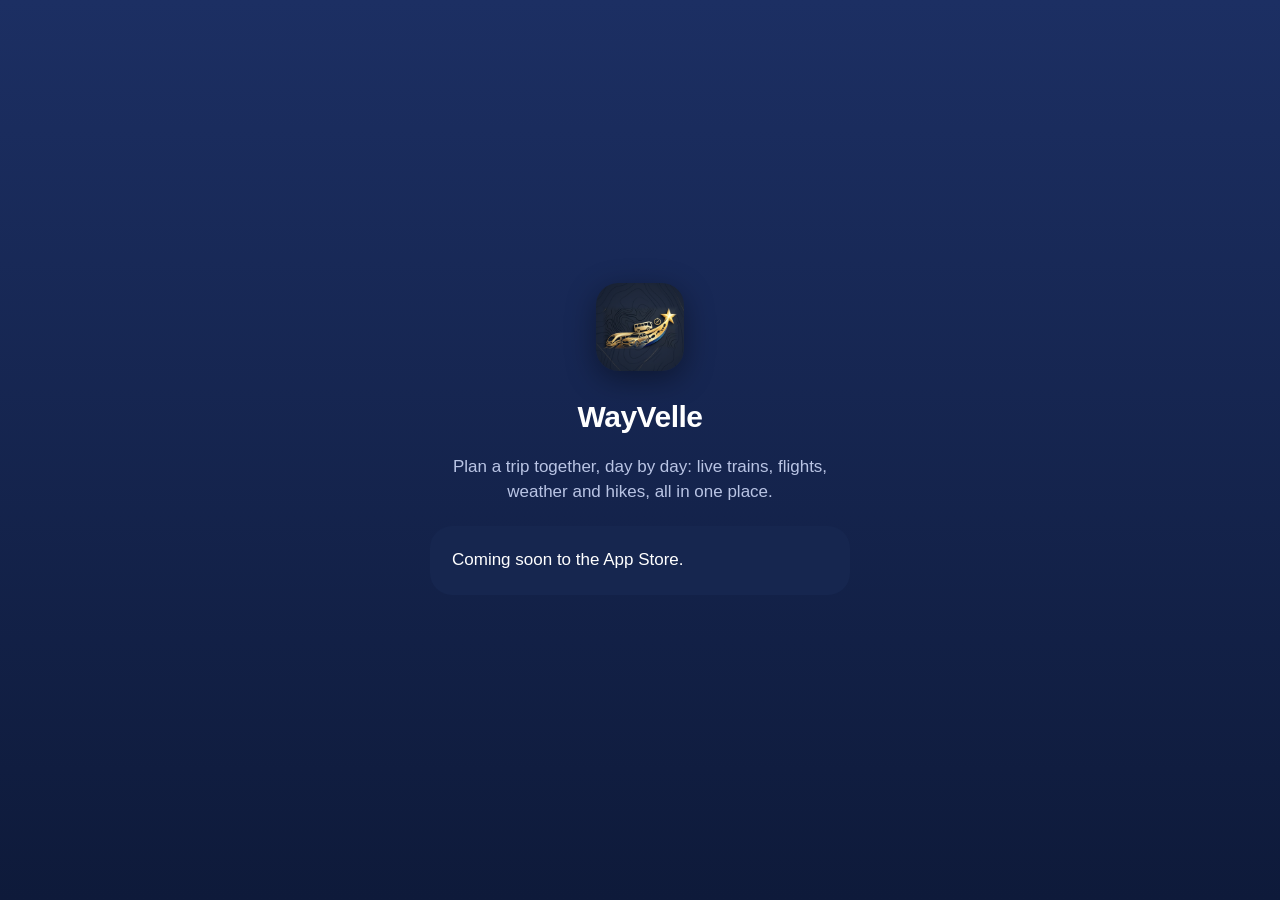
==== index.html @ 31f8f4dd "WayVelle site: app links (/t/ trip copies, /j/ invites), landing page Co-Authored-By: Claude Opus 5." ====
<!doctype html>
<html lang="en">
<head>
<meta charset="utf-8">
<meta name="viewport" content="width=device-width, initial-scale=1">
<title>WayVelle</title>
<meta name="description" content="Plan a trip together, day by day.">
<meta property="og:title" content="WayVelle">
<meta property="og:description" content="Plan a trip together, day by day.">
<meta property="og:image" content="https://wayvelle.com/icon.png">
<link rel="icon" href="/icon.png">
<link rel="stylesheet" href="/style.css">
</head>
<body>
<main>
  <img class="logo" src="/icon.png" alt="WayVelle">
  <h1>WayVelle</h1>
  <p class="soft">Plan a trip together, day by day: live trains, flights, weather and hikes, all in one place.</p>
  <div class="card"><p style="margin:0">Coming soon to the App Store.</p></div>
</main>
</body>
</html>
---- style.css ----
:root { --bg: #0e1a3a; --card: #16264f; --ink: #fff; --soft: #b9c4e4; --blue: #2f62e6; }
* { box-sizing: border-box; }
body { margin: 0; min-height: 100vh; display: grid; place-items: center; padding: 24px 16px;
  font: 17px/1.45 -apple-system, BlinkMacSystemFont, "Segoe UI", Roboto, sans-serif;
  background: linear-gradient(180deg, #1c2f63, var(--bg)); color: var(--ink); }
main { width: 100%; max-width: 420px; text-align: center; }
.logo { width: 88px; height: 88px; border-radius: 22px; box-shadow: 0 8px 30px #0006; }
h1 { font-size: 30px; margin: 16px 0 4px; letter-spacing: -0.5px; }
.card { background: var(--card); border-radius: 22px; padding: 22px; margin: 22px 0; text-align: left; }
.card h2 { margin: 0 0 4px; font-size: 22px; }
.soft { color: var(--soft); }
.code { font: 600 28px/1 ui-monospace, SFMono-Regular, Menlo, monospace; letter-spacing: 3px; text-align: center;
  background: #0b1430; border-radius: 14px; padding: 16px; margin: 14px 0 6px; user-select: all; }
.btn { display: block; background: var(--blue); color: #fff; text-decoration: none; font-weight: 600; border-radius: 14px;
  padding: 15px; margin-top: 12px; text-align: center; border: 0; width: 100%; font-size: 17px; cursor: pointer; }
.btn.ghost { background: transparent; border: 1px solid #ffffff33; }
ol { padding-left: 20px; margin: 8px 0 0; } li { margin: 6px 0; }
small { color: var(--soft); }
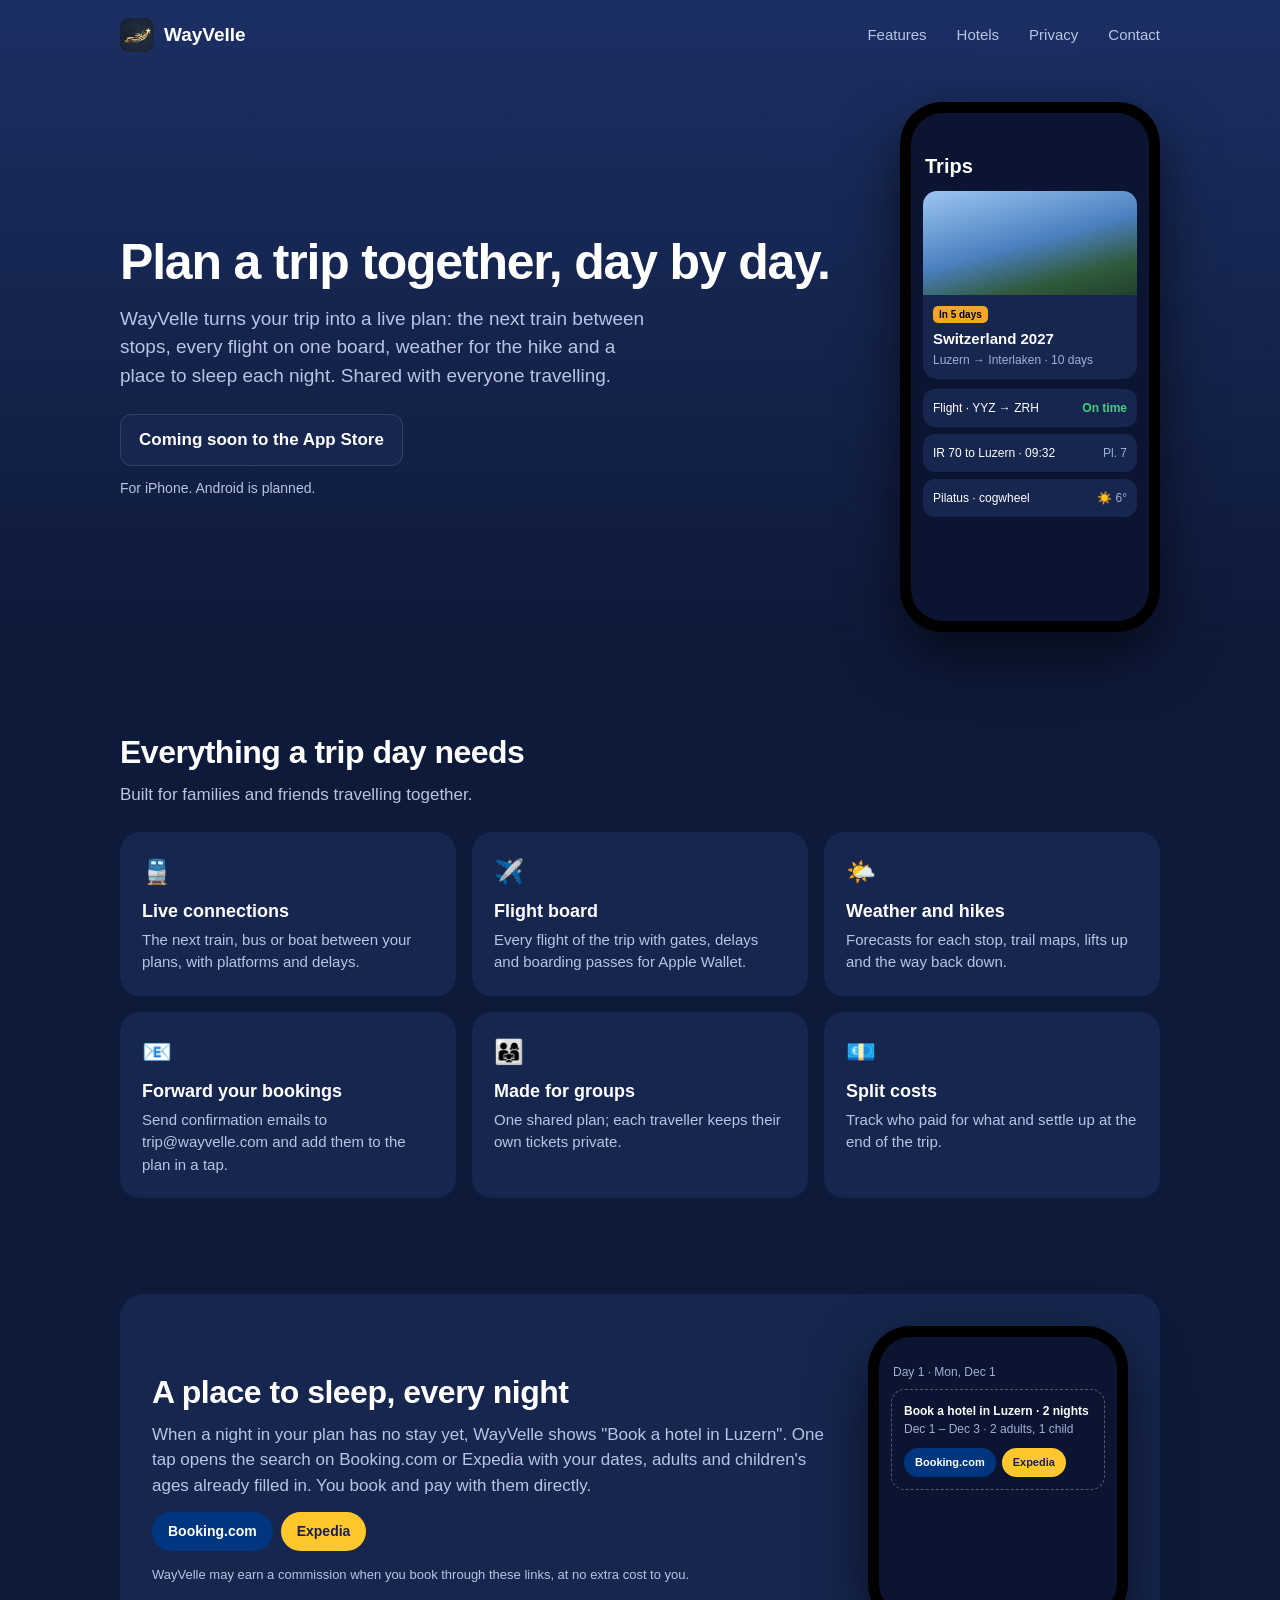
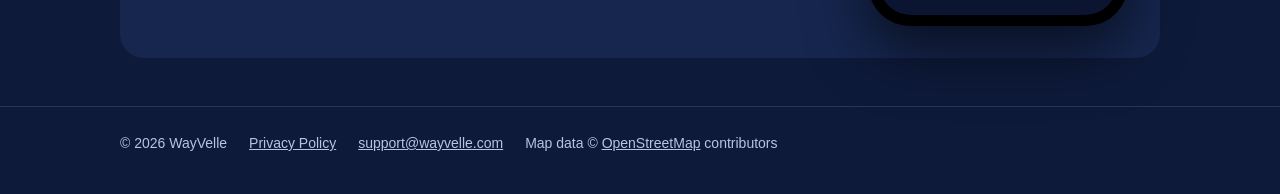
==== commit a239857c: "Homepage: product page (features, hotels with commission note, footer with privacy, contact and OSM " ====
--- a/index.html
+++ b/index.html
@@ -3,20 +3,124 @@
 <head>
 <meta charset="utf-8">
 <meta name="viewport" content="width=device-width, initial-scale=1">
-<title>WayVelle</title>
-<meta name="description" content="Plan a trip together, day by day.">
+<title>WayVelle · Plan a trip together, day by day</title>
+<meta name="description" content="WayVelle turns your trip into a live plan: the next train between stops, every flight on one board, weather for the hike and a place to sleep each night, shared with everyone travelling.">
 <meta property="og:title" content="WayVelle">
 <meta property="og:description" content="Plan a trip together, day by day.">
 <meta property="og:image" content="https://wayvelle.com/icon.png">
 <link rel="icon" href="/icon.png">
-<link rel="stylesheet" href="/style.css">
+<!-- Travelpayouts (affiliate partner): site verification -->
+<script nowprocket data-noptimize="1" data-cfasync="false" data-wpfc-render="false" seraph-accel-crit="1" data-no-defer="1" data-cmp-ab="2">
+  (function () {
+      var script = document.createElement("script");
+      script.async = 1;
+      script.setAttribute("data-cmp-ab","2");
+      script.src = 'https://emrld.ltd/NTk3NzAw.js?t=597700';
+      document.head.appendChild(script);
+  })();
+</script>
+<style>
+  :root { --bg: #0e1a3a; --card: #16264f; --ink: #fff; --soft: #b9c4e4; --blue: #2f62e6; --line: #ffffff1f; }
+  * { box-sizing: border-box; }
+  body { margin: 0; font: 17px/1.5 -apple-system, BlinkMacSystemFont, "Segoe UI", Roboto, sans-serif; color: var(--ink);
+    background: linear-gradient(180deg, #1c2f63, var(--bg) 640px) var(--bg); }
+  a { color: inherit; }
+  .w { max-width: 1080px; margin: 0 auto; padding: 0 20px; }
+  nav { display: flex; align-items: center; gap: 10px; padding: 18px 0; }
+  nav img { width: 34px; height: 34px; border-radius: 9px; }
+  nav b { font-size: 19px; } nav .sp { flex: 1; }
+  nav a { color: var(--soft); text-decoration: none; font-size: 15px; margin-left: 20px; }
+  section { padding: 48px 0; }
+  .hero { display: flex; gap: 48px; align-items: center; padding-top: 32px; }
+  .hero .txt { flex: 1; }
+  h1 { font-size: 50px; line-height: 1.06; letter-spacing: -1.2px; margin: 0 0 16px; }
+  .lead { color: var(--soft); font-size: 19px; margin: 0 0 24px; max-width: 540px; }
+  .badge { display: inline-block; background: var(--card); border: 1px solid var(--line); border-radius: 12px; padding: 12px 18px; font-weight: 600; }
+  .small { color: var(--soft); font-size: 14px; margin-top: 12px; }
+  h2 { font-size: 32px; letter-spacing: -0.5px; margin: 0 0 6px; }
+  .sub { color: var(--soft); margin: 0 0 24px; }
+  .grid { display: grid; gap: 16px; grid-template-columns: repeat(3, 1fr); }
+  .card { background: var(--card); border-radius: 20px; padding: 22px; }
+  .card .ico { font-size: 24px; } .card h3 { margin: 8px 0 4px; font-size: 18px; } .card p { margin: 0; color: var(--soft); font-size: 15px; }
+  .hotel { display: flex; gap: 32px; align-items: center; background: var(--card); border-radius: 24px; padding: 32px; }
+  .hotel .txt { flex: 1; }
+  .pill { display: inline-block; font-size: 14px; font-weight: 700; padding: 9px 16px; border-radius: 99px; margin: 14px 8px 0 0; }
+  .pill.b { background: #003580; color: #fff; } .pill.e { background: #ffc72c; color: #1a1f4d; }
+  .disc { font-size: 13px; color: var(--soft); margin-top: 14px; }
+  footer { border-top: 1px solid var(--line); padding: 26px 0 40px; color: var(--soft); font-size: 14px; }
+  footer .w { display: flex; gap: 22px; flex-wrap: wrap; }
+  /* the app's screens, drawn */
+  .phone { width: 260px; height: 530px; border-radius: 42px; background: #000; padding: 11px; box-shadow: 0 24px 60px #0009; flex: none; }
+  .scr { width: 100%; height: 100%; border-radius: 32px; background: #0b1430; overflow: hidden; padding: 38px 12px 12px; font-size: 12px; }
+  .scr .hd { font-weight: 700; font-size: 20px; margin: 0 2px 10px; }
+  .scr .ph { height: 104px; border-radius: 14px 14px 0 0; background: linear-gradient(165deg, #9cc6f2, #4b7fbf 50%, #2f5a3b 78%, #22412b); }
+  .scr .tile { background: #16264f; border-radius: 0 0 14px 14px; padding: 10px; margin-bottom: 10px; }
+  .scr .tag { display: inline-block; background: #f5a623; color: #000; font-weight: 700; border-radius: 5px; padding: 1px 6px; font-size: 10px; }
+  .scr .t1 { font-weight: 700; font-size: 15px; margin-top: 5px; }
+  .scr .row { background: #16264f; border-radius: 12px; padding: 10px; margin-bottom: 7px; display: flex; justify-content: space-between; gap: 8px; }
+  .scr .g { color: #44d07b; font-weight: 700; } .scr .s { color: #9fb0d8; }
+  .scr .slot { border: 1.5px dashed #ffffff4d; border-radius: 14px; padding: 12px; }
+  .scr .slot .pill { font-size: 11px; padding: 6px 11px; margin: 10px 6px 0 0; }
+  @media (max-width: 800px) {
+    .hero, .hotel { flex-direction: column; align-items: flex-start; } .hero .phone, .hotel .phone { align-self: center; }
+    .grid { grid-template-columns: 1fr; } h1 { font-size: 36px; } nav a:not(.keep) { display: none; } .hotel { padding: 22px; }
+  }
+</style>
 </head>
 <body>
-<main>
-  <img class="logo" src="/icon.png" alt="WayVelle">
-  <h1>WayVelle</h1>
-  <p class="soft">Plan a trip together, day by day: live trains, flights, weather and hikes, all in one place.</p>
-  <div class="card"><p style="margin:0">Coming soon to the App Store.</p></div>
-</main>
+<div class="w">
+  <nav><img src="/icon.png" alt=""><b>WayVelle</b><span class="sp"></span>
+    <a href="#features">Features</a><a href="#hotels">Hotels</a><a href="/privacy.html">Privacy</a><a class="keep" href="mailto:support@wayvelle.com">Contact</a></nav>
+
+  <section class="hero">
+    <div class="txt">
+      <h1>Plan a trip together, day by day.</h1>
+      <p class="lead">WayVelle turns your trip into a live plan: the next train between stops, every flight on one board, weather for the hike and a place to sleep each night. Shared with everyone travelling.</p>
+      <span class="badge">Coming soon to the App Store</span>
+      <div class="small">For iPhone. Android is planned.</div>
+    </div>
+    <div class="phone" role="img" aria-label="WayVelle home screen: the next trip, its flight and the next train"><div class="scr">
+      <div class="hd">Trips</div>
+      <div class="ph"></div>
+      <div class="tile"><span class="tag">In 5 days</span><div class="t1">Switzerland 2027</div><div class="s">Luzern → Interlaken · 10 days</div></div>
+      <div class="row"><span>Flight · YYZ → ZRH</span><span class="g">On time</span></div>
+      <div class="row"><span>IR 70 to Luzern · 09:32</span><span class="s">Pl. 7</span></div>
+      <div class="row"><span>Pilatus · cogwheel</span><span class="s">☀️ 6°</span></div>
+    </div></div>
+  </section>
+
+  <section id="features">
+    <h2>Everything a trip day needs</h2>
+    <p class="sub">Built for families and friends travelling together.</p>
+    <div class="grid">
+      <div class="card"><div class="ico">🚆</div><h3>Live connections</h3><p>The next train, bus or boat between your plans, with platforms and delays.</p></div>
+      <div class="card"><div class="ico">✈️</div><h3>Flight board</h3><p>Every flight of the trip with gates, delays and boarding passes for Apple Wallet.</p></div>
+      <div class="card"><div class="ico">🌤️</div><h3>Weather and hikes</h3><p>Forecasts for each stop, trail maps, lifts up and the way back down.</p></div>
+      <div class="card"><div class="ico">📧</div><h3>Forward your bookings</h3><p>Send confirmation emails to trip@wayvelle.com and add them to the plan in a tap.</p></div>
+      <div class="card"><div class="ico">👨‍👩‍👧</div><h3>Made for groups</h3><p>One shared plan; each traveller keeps their own tickets private.</p></div>
+      <div class="card"><div class="ico">💶</div><h3>Split costs</h3><p>Track who paid for what and settle up at the end of the trip.</p></div>
+    </div>
+  </section>
+
+  <section id="hotels">
+    <div class="hotel">
+      <div class="txt">
+        <h2>A place to sleep, every night</h2>
+        <p class="sub" style="margin:0">When a night in your plan has no stay yet, WayVelle shows "Book a hotel in Luzern". One tap opens the search on Booking.com or Expedia with your dates, adults and children's ages already filled in. You book and pay with them directly.</p>
+        <span class="pill b">Booking.com</span><span class="pill e">Expedia</span>
+        <div class="disc">WayVelle may earn a commission when you book through these links, at no extra cost to you.</div>
+      </div>
+      <div class="phone" style="height:300px" role="img" aria-label="A night without a stay: Book a hotel in Luzern, with Booking.com and Expedia buttons"><div class="scr" style="padding-top:26px">
+        <div class="s" style="margin:0 2px 8px">Day 1 · Mon, Dec 1</div>
+        <div class="slot"><b>Book a hotel in Luzern · 2 nights</b><div class="s">Dec 1 – Dec 3 · 2 adults, 1 child</div>
+          <span class="pill b">Booking.com</span><span class="pill e">Expedia</span></div>
+      </div></div>
+    </div>
+  </section>
+</div>
+<footer><div class="w">
+  <span>© 2026 WayVelle</span><a href="/privacy.html">Privacy Policy</a><a href="mailto:support@wayvelle.com">support@wayvelle.com</a>
+  <span>Map data © <a href="https://www.openstreetmap.org/copyright">OpenStreetMap</a> contributors</span>
+</div></footer>
 </body>
 </html>
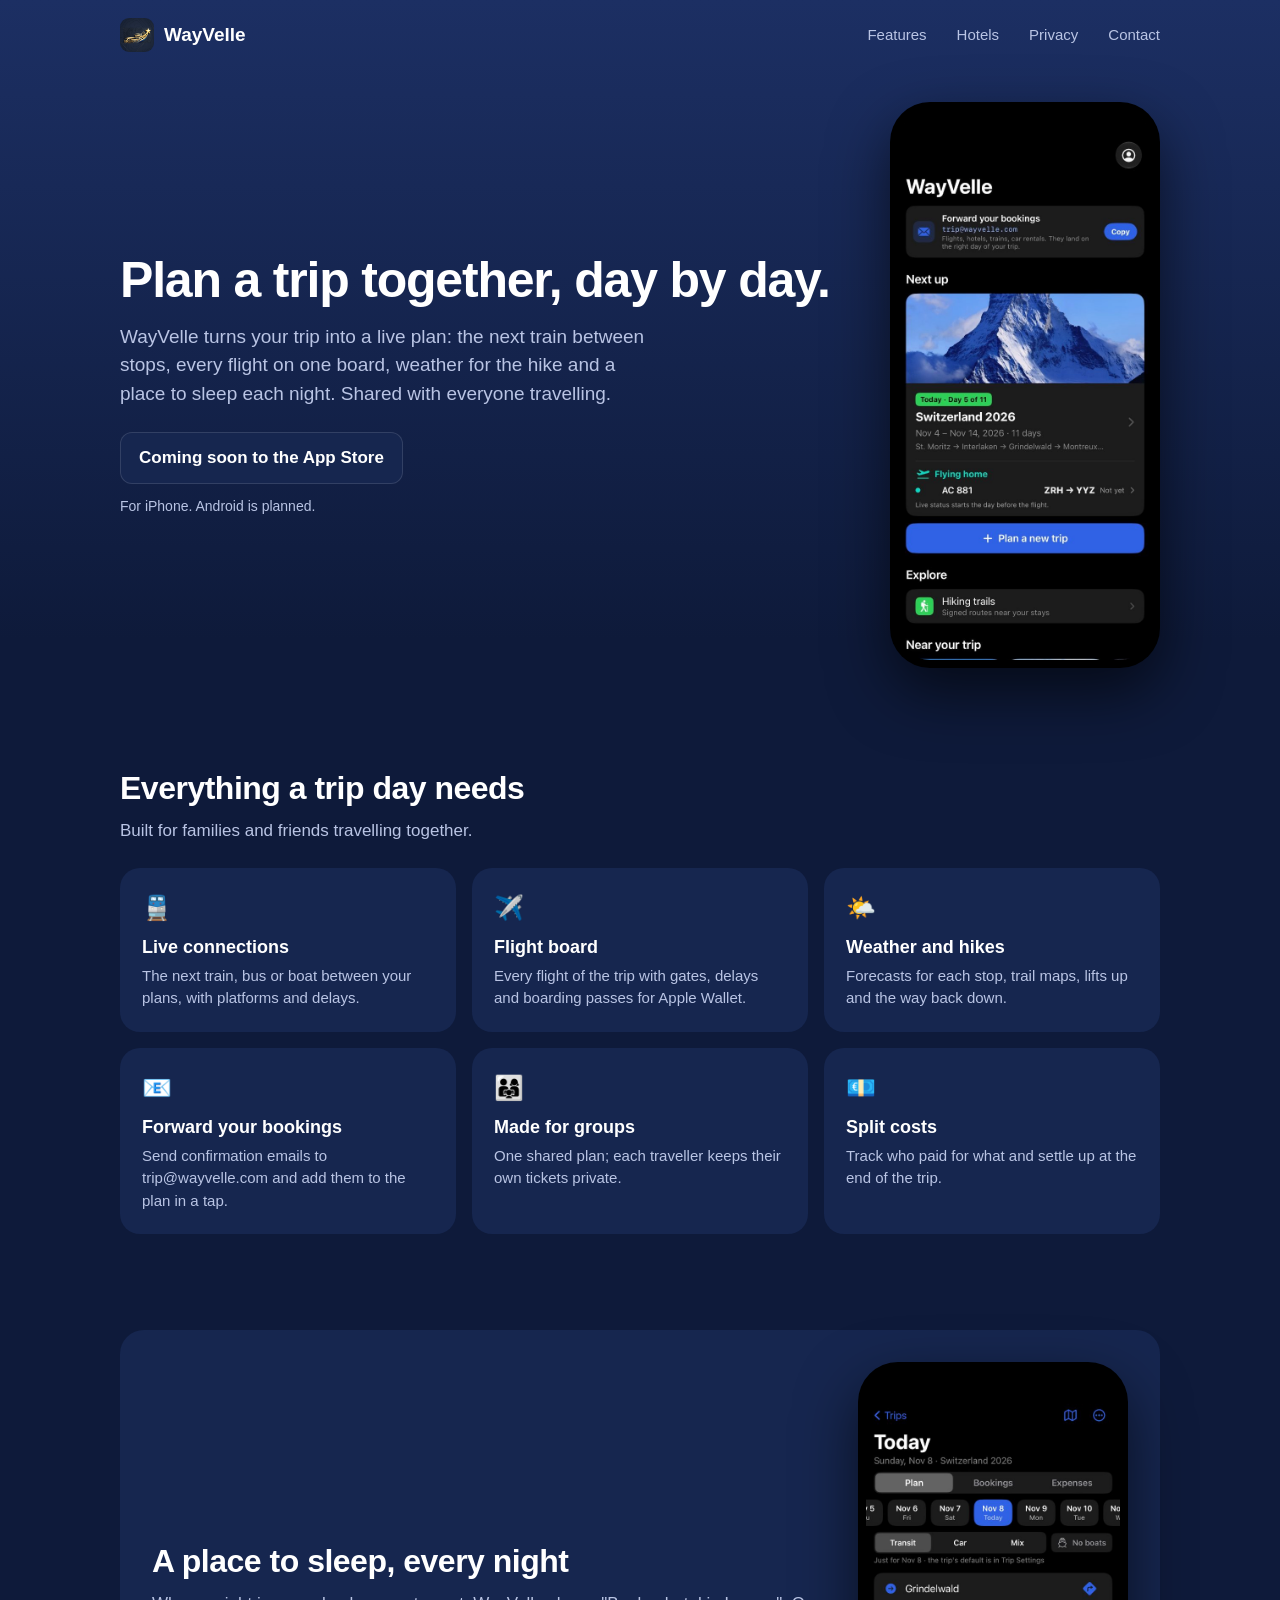
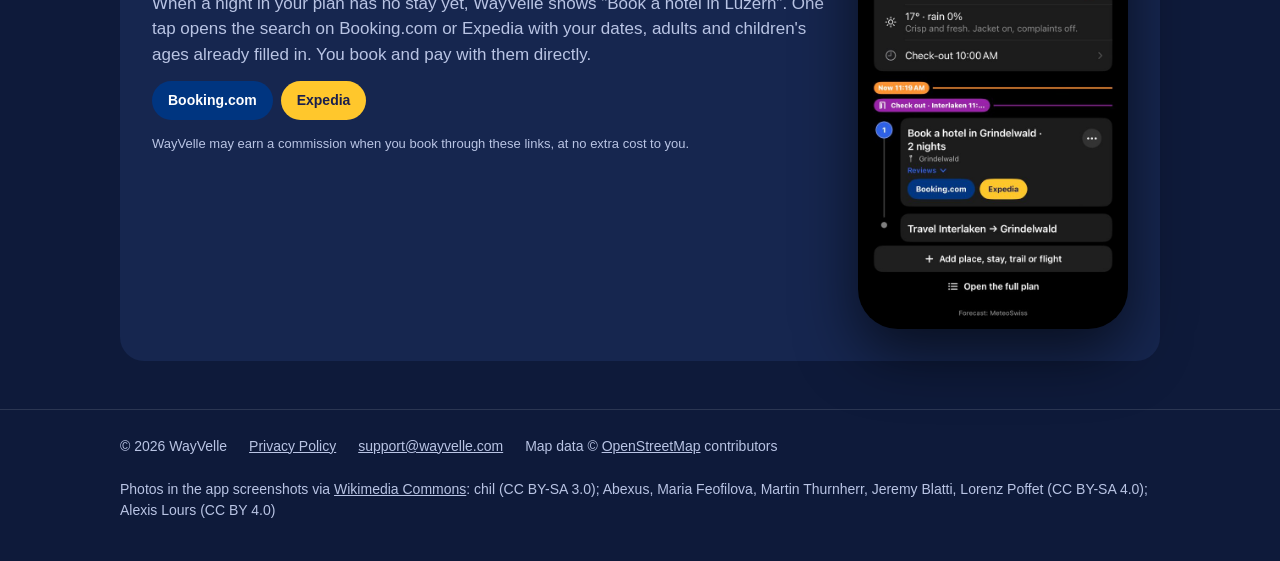
==== commit 19df4e0c: "Homepage: real app screenshots (home, a day with Book a hotel), Commons photo credits Co-Authored-By" ====
--- a/index.html
+++ b/index.html
@@ -49,18 +49,8 @@
   .disc { font-size: 13px; color: var(--soft); margin-top: 14px; }
   footer { border-top: 1px solid var(--line); padding: 26px 0 40px; color: var(--soft); font-size: 14px; }
   footer .w { display: flex; gap: 22px; flex-wrap: wrap; }
-  /* the app's screens, drawn */
-  .phone { width: 260px; height: 530px; border-radius: 42px; background: #000; padding: 11px; box-shadow: 0 24px 60px #0009; flex: none; }
-  .scr { width: 100%; height: 100%; border-radius: 32px; background: #0b1430; overflow: hidden; padding: 38px 12px 12px; font-size: 12px; }
-  .scr .hd { font-weight: 700; font-size: 20px; margin: 0 2px 10px; }
-  .scr .ph { height: 104px; border-radius: 14px 14px 0 0; background: linear-gradient(165deg, #9cc6f2, #4b7fbf 50%, #2f5a3b 78%, #22412b); }
-  .scr .tile { background: #16264f; border-radius: 0 0 14px 14px; padding: 10px; margin-bottom: 10px; }
-  .scr .tag { display: inline-block; background: #f5a623; color: #000; font-weight: 700; border-radius: 5px; padding: 1px 6px; font-size: 10px; }
-  .scr .t1 { font-weight: 700; font-size: 15px; margin-top: 5px; }
-  .scr .row { background: #16264f; border-radius: 12px; padding: 10px; margin-bottom: 7px; display: flex; justify-content: space-between; gap: 8px; }
-  .scr .g { color: #44d07b; font-weight: 700; } .scr .s { color: #9fb0d8; }
-  .scr .slot { border: 1.5px dashed #ffffff4d; border-radius: 14px; padding: 12px; }
-  .scr .slot .pill { font-size: 11px; padding: 6px 11px; margin: 10px 6px 0 0; }
+  .phone { width: 270px; border-radius: 40px; background: #000; padding: 8px; box-shadow: 0 24px 60px #0009; flex: none; }
+  .phone img { display: block; width: 100%; height: auto; border-radius: 32px; }
   @media (max-width: 800px) {
     .hero, .hotel { flex-direction: column; align-items: flex-start; } .hero .phone, .hotel .phone { align-self: center; }
     .grid { grid-template-columns: 1fr; } h1 { font-size: 36px; } nav a:not(.keep) { display: none; } .hotel { padding: 22px; }
@@ -79,14 +69,7 @@
       <span class="badge">Coming soon to the App Store</span>
       <div class="small">For iPhone. Android is planned.</div>
     </div>
-    <div class="phone" role="img" aria-label="WayVelle home screen: the next trip, its flight and the next train"><div class="scr">
-      <div class="hd">Trips</div>
-      <div class="ph"></div>
-      <div class="tile"><span class="tag">In 5 days</span><div class="t1">Switzerland 2027</div><div class="s">Luzern → Interlaken · 10 days</div></div>
-      <div class="row"><span>Flight · YYZ → ZRH</span><span class="g">On time</span></div>
-      <div class="row"><span>IR 70 to Luzern · 09:32</span><span class="s">Pl. 7</span></div>
-      <div class="row"><span>Pilatus · cogwheel</span><span class="s">☀️ 6°</span></div>
-    </div></div>
+    <div class="phone"><img src="/shot-home.jpg" width="600" height="1300" alt="WayVelle home: the next trip with its flight home, and Forward your bookings"></div>
   </section>
 
   <section id="features">
@@ -110,17 +93,14 @@
         <span class="pill b">Booking.com</span><span class="pill e">Expedia</span>
         <div class="disc">WayVelle may earn a commission when you book through these links, at no extra cost to you.</div>
       </div>
-      <div class="phone" style="height:300px" role="img" aria-label="A night without a stay: Book a hotel in Luzern, with Booking.com and Expedia buttons"><div class="scr" style="padding-top:26px">
-        <div class="s" style="margin:0 2px 8px">Day 1 · Mon, Dec 1</div>
-        <div class="slot"><b>Book a hotel in Luzern · 2 nights</b><div class="s">Dec 1 – Dec 3 · 2 adults, 1 child</div>
-          <span class="pill b">Booking.com</span><span class="pill e">Expedia</span></div>
-      </div></div>
+      <div class="phone"><img src="/shot-day.jpg" width="600" height="1300" alt="A day in WayVelle: weather, check-out time, and Book a hotel in Grindelwald with Booking.com and Expedia buttons"></div>
     </div>
   </section>
 </div>
 <footer><div class="w">
   <span>© 2026 WayVelle</span><a href="/privacy.html">Privacy Policy</a><a href="mailto:support@wayvelle.com">support@wayvelle.com</a>
   <span>Map data © <a href="https://www.openstreetmap.org/copyright">OpenStreetMap</a> contributors</span>
+  <span>Photos in the app screenshots via <a href="https://commons.wikimedia.org">Wikimedia Commons</a>: chil (CC BY-SA 3.0); Abexus, Maria Feofilova, Martin Thurnherr, Jeremy Blatti, Lorenz Poffet (CC BY-SA 4.0); Alexis Lours (CC BY 4.0)</span>
 </div></footer>
 </body>
 </html>
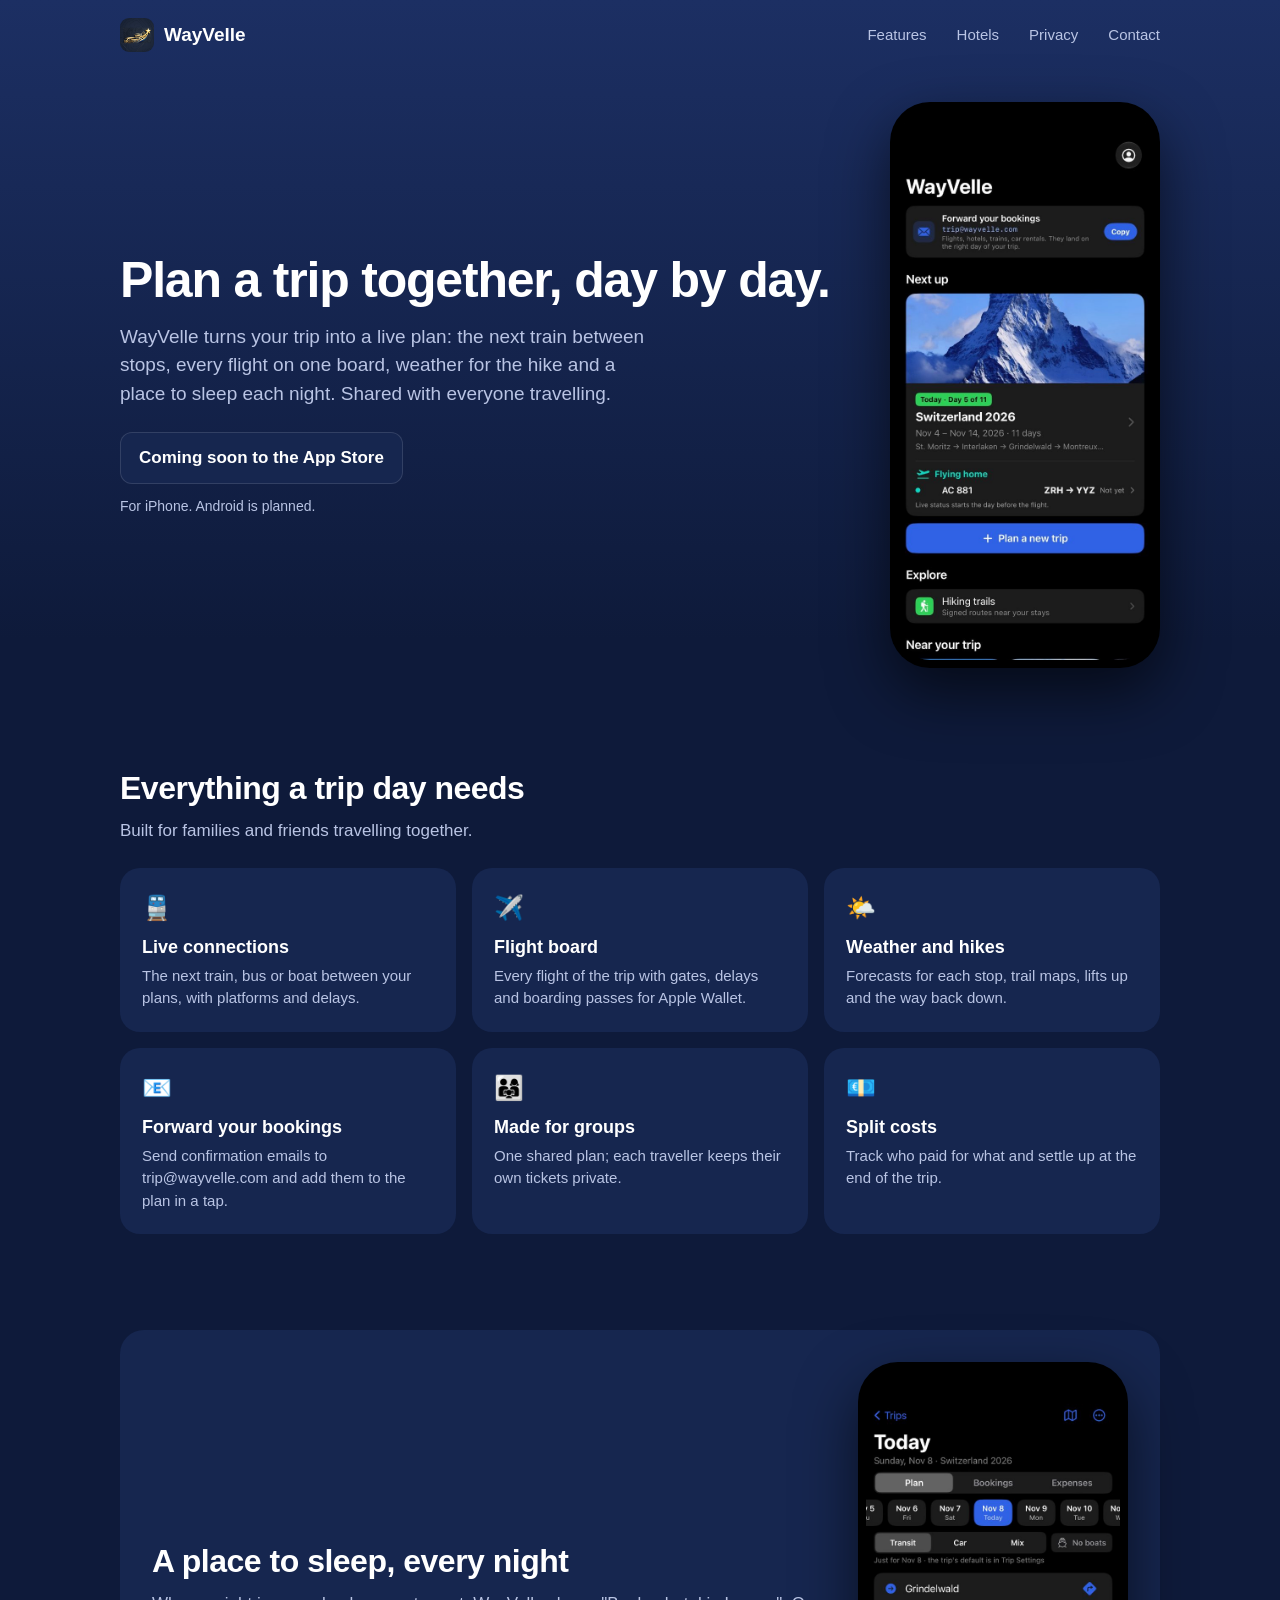
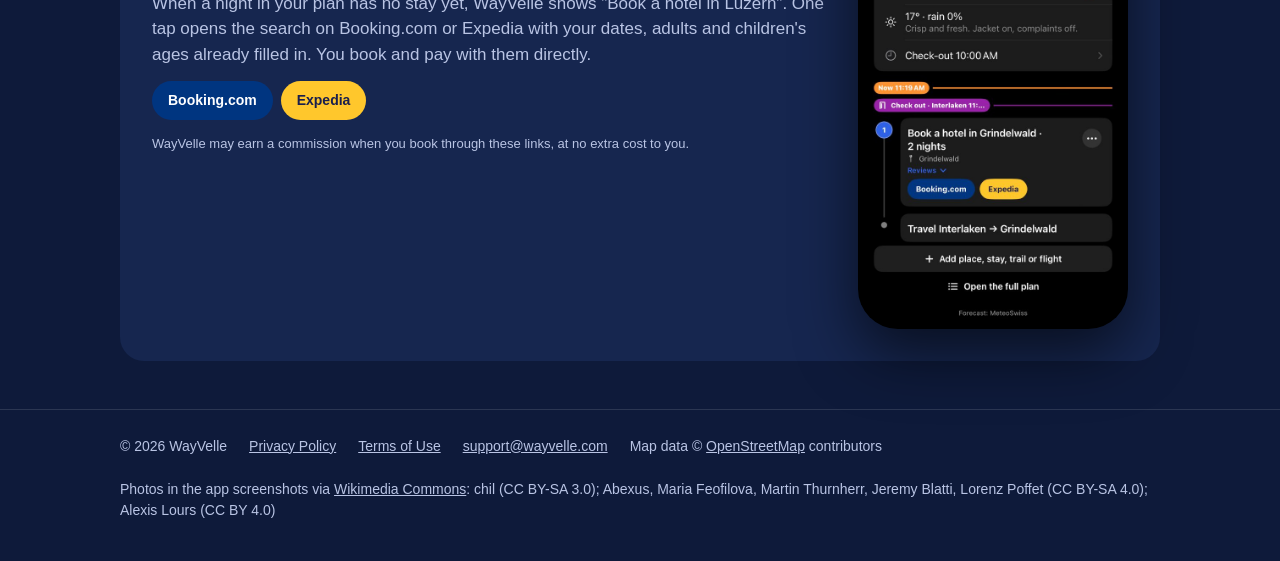
==== commit a178fd83: "Terms of Use (rules for guides and tips: report, block, no tolerance for abuse); guide pages at /g/<" ====
--- a/index.html
+++ b/index.html
@@ -98,7 +98,7 @@
   </section>
 </div>
 <footer><div class="w">
-  <span>© 2026 WayVelle</span><a href="/privacy.html">Privacy Policy</a><a href="mailto:support@wayvelle.com">support@wayvelle.com</a>
+  <span>© 2026 WayVelle</span><a href="/privacy.html">Privacy Policy</a><a href="/terms.html">Terms of Use</a><a href="mailto:support@wayvelle.com">support@wayvelle.com</a>
   <span>Map data © <a href="https://www.openstreetmap.org/copyright">OpenStreetMap</a> contributors</span>
   <span>Photos in the app screenshots via <a href="https://commons.wikimedia.org">Wikimedia Commons</a>: chil (CC BY-SA 3.0); Abexus, Maria Feofilova, Martin Thurnherr, Jeremy Blatti, Lorenz Poffet (CC BY-SA 4.0); Alexis Lours (CC BY 4.0)</span>
 </div></footer>
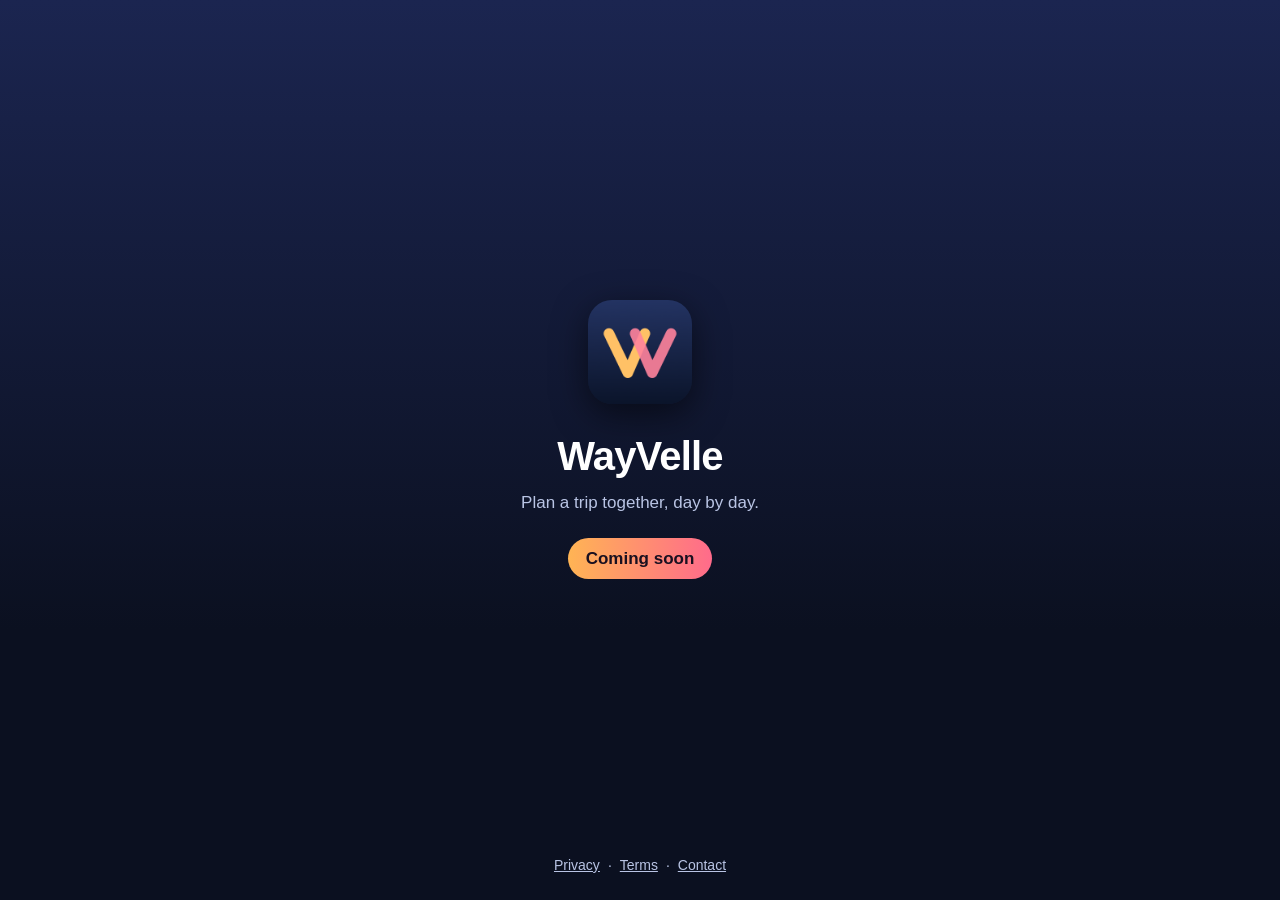
==== commit ccc753a6: "Coming soon: the homepage is a holding page (logo, Coming soon, Privacy/Terms/Contact), robots told " ====
--- a/index.html
+++ b/index.html
@@ -3,10 +3,11 @@
 <head>
 <meta charset="utf-8">
 <meta name="viewport" content="width=device-width, initial-scale=1">
-<title>WayVelle · Plan a trip together, day by day</title>
-<meta name="description" content="WayVelle turns your trip into a live plan: the next train between stops, every flight on one board, weather for the hike and a place to sleep each night, shared with everyone travelling.">
+<title>WayVelle · Coming soon</title>
+<meta name="description" content="WayVelle is coming soon.">
+<meta name="robots" content="noindex, nofollow">
 <meta property="og:title" content="WayVelle">
-<meta property="og:description" content="Plan a trip together, day by day.">
+<meta property="og:description" content="Coming soon.">
 <meta property="og:image" content="https://wayvelle.com/icon.png">
 <link rel="icon" href="/icon.png">
 <!-- Travelpayouts (affiliate partner): site verification -->
@@ -19,88 +20,31 @@
       document.head.appendChild(script);
   })();
 </script>
+<!-- The full homepage is in git: tag full-homepage-2026-11-20 -->
 <style>
-  :root { --bg: #0e1a3a; --card: #16264f; --ink: #fff; --soft: #b9c4e4; --blue: #2f62e6; --line: #ffffff1f; }
+  :root { --bg: #0b1020; --top: #1b2550; --ink: #fff; --soft: #b9c4e4; --amber: #ffb454; --rose: #ff6b8b; }
   * { box-sizing: border-box; }
+  html, body { height: 100%; }
   body { margin: 0; font: 17px/1.5 -apple-system, BlinkMacSystemFont, "Segoe UI", Roboto, sans-serif; color: var(--ink);
-    background: linear-gradient(180deg, #1c2f63, var(--bg) 640px) var(--bg); }
-  a { color: inherit; }
-  .w { max-width: 1080px; margin: 0 auto; padding: 0 20px; }
-  nav { display: flex; align-items: center; gap: 10px; padding: 18px 0; }
-  nav img { width: 34px; height: 34px; border-radius: 9px; }
-  nav b { font-size: 19px; } nav .sp { flex: 1; }
-  nav a { color: var(--soft); text-decoration: none; font-size: 15px; margin-left: 20px; }
-  section { padding: 48px 0; }
-  .hero { display: flex; gap: 48px; align-items: center; padding-top: 32px; }
-  .hero .txt { flex: 1; }
-  h1 { font-size: 50px; line-height: 1.06; letter-spacing: -1.2px; margin: 0 0 16px; }
-  .lead { color: var(--soft); font-size: 19px; margin: 0 0 24px; max-width: 540px; }
-  .badge { display: inline-block; background: var(--card); border: 1px solid var(--line); border-radius: 12px; padding: 12px 18px; font-weight: 600; }
-  .small { color: var(--soft); font-size: 14px; margin-top: 12px; }
-  h2 { font-size: 32px; letter-spacing: -0.5px; margin: 0 0 6px; }
-  .sub { color: var(--soft); margin: 0 0 24px; }
-  .grid { display: grid; gap: 16px; grid-template-columns: repeat(3, 1fr); }
-  .card { background: var(--card); border-radius: 20px; padding: 22px; }
-  .card .ico { font-size: 24px; } .card h3 { margin: 8px 0 4px; font-size: 18px; } .card p { margin: 0; color: var(--soft); font-size: 15px; }
-  .hotel { display: flex; gap: 32px; align-items: center; background: var(--card); border-radius: 24px; padding: 32px; }
-  .hotel .txt { flex: 1; }
-  .pill { display: inline-block; font-size: 14px; font-weight: 700; padding: 9px 16px; border-radius: 99px; margin: 14px 8px 0 0; }
-  .pill.b { background: #003580; color: #fff; } .pill.e { background: #ffc72c; color: #1a1f4d; }
-  .disc { font-size: 13px; color: var(--soft); margin-top: 14px; }
-  footer { border-top: 1px solid var(--line); padding: 26px 0 40px; color: var(--soft); font-size: 14px; }
-  footer .w { display: flex; gap: 22px; flex-wrap: wrap; }
-  .phone { width: 270px; border-radius: 40px; background: #000; padding: 8px; box-shadow: 0 24px 60px #0009; flex: none; }
-  .phone img { display: block; width: 100%; height: auto; border-radius: 32px; }
-  @media (max-width: 800px) {
-    .hero, .hotel { flex-direction: column; align-items: flex-start; } .hero .phone, .hotel .phone { align-self: center; }
-    .grid { grid-template-columns: 1fr; } h1 { font-size: 36px; } nav a:not(.keep) { display: none; } .hotel { padding: 22px; }
-  }
+    background: linear-gradient(180deg, var(--top), var(--bg) 70%) var(--bg);
+    display: flex; flex-direction: column; align-items: center; justify-content: center; padding: 24px 16px; text-align: center; }
+  main { flex: 1; display: flex; flex-direction: column; align-items: center; justify-content: center; }
+  img { width: 104px; height: 104px; border-radius: 24px; box-shadow: 0 10px 34px #0008; }
+  h1 { font-size: 40px; letter-spacing: -0.8px; margin: 22px 0 4px; }
+  p { color: var(--soft); margin: 0; max-width: 420px; }
+  .soon { display: inline-block; margin-top: 22px; padding: 8px 18px; border-radius: 999px; font-weight: 600; color: #1a1020;
+    background: linear-gradient(90deg, var(--amber), var(--rose)); }
+  footer { font-size: 14px; color: var(--soft); }
+  footer a { color: var(--soft); margin: 0 8px; }
 </style>
 </head>
 <body>
-<div class="w">
-  <nav><img src="/icon.png" alt=""><b>WayVelle</b><span class="sp"></span>
-    <a href="#features">Features</a><a href="#hotels">Hotels</a><a href="/privacy.html">Privacy</a><a class="keep" href="mailto:support@wayvelle.com">Contact</a></nav>
-
-  <section class="hero">
-    <div class="txt">
-      <h1>Plan a trip together, day by day.</h1>
-      <p class="lead">WayVelle turns your trip into a live plan: the next train between stops, every flight on one board, weather for the hike and a place to sleep each night. Shared with everyone travelling.</p>
-      <span class="badge">Coming soon to the App Store</span>
-      <div class="small">For iPhone. Android is planned.</div>
-    </div>
-    <div class="phone"><img src="/shot-home.jpg" width="600" height="1300" alt="WayVelle home: the next trip with its flight home, and Forward your bookings"></div>
-  </section>
-
-  <section id="features">
-    <h2>Everything a trip day needs</h2>
-    <p class="sub">Built for families and friends travelling together.</p>
-    <div class="grid">
-      <div class="card"><div class="ico">🚆</div><h3>Live connections</h3><p>The next train, bus or boat between your plans, with platforms and delays.</p></div>
-      <div class="card"><div class="ico">✈️</div><h3>Flight board</h3><p>Every flight of the trip with gates, delays and boarding passes for Apple Wallet.</p></div>
-      <div class="card"><div class="ico">🌤️</div><h3>Weather and hikes</h3><p>Forecasts for each stop, trail maps, lifts up and the way back down.</p></div>
-      <div class="card"><div class="ico">📧</div><h3>Forward your bookings</h3><p>Send confirmation emails to trip@wayvelle.com and add them to the plan in a tap.</p></div>
-      <div class="card"><div class="ico">👨‍👩‍👧</div><h3>Made for groups</h3><p>One shared plan; each traveller keeps their own tickets private.</p></div>
-      <div class="card"><div class="ico">💶</div><h3>Split costs</h3><p>Track who paid for what and settle up at the end of the trip.</p></div>
-    </div>
-  </section>
-
-  <section id="hotels">
-    <div class="hotel">
-      <div class="txt">
-        <h2>A place to sleep, every night</h2>
-        <p class="sub" style="margin:0">When a night in your plan has no stay yet, WayVelle shows "Book a hotel in Luzern". One tap opens the search on Booking.com or Expedia with your dates, adults and children's ages already filled in. You book and pay with them directly.</p>
-        <span class="pill b">Booking.com</span><span class="pill e">Expedia</span>
-        <div class="disc">WayVelle may earn a commission when you book through these links, at no extra cost to you.</div>
-      </div>
-      <div class="phone"><img src="/shot-day.jpg" width="600" height="1300" alt="A day in WayVelle: weather, check-out time, and Book a hotel in Grindelwald with Booking.com and Expedia buttons"></div>
-    </div>
-  </section>
-</div>
-<footer><div class="w">
-  <span>© 2026 WayVelle</span><a href="/privacy.html">Privacy Policy</a><a href="/terms.html">Terms of Use</a><a href="mailto:support@wayvelle.com">support@wayvelle.com</a>
-  <span>Map data © <a href="https://www.openstreetmap.org/copyright">OpenStreetMap</a> contributors</span>
-  <span>Photos in the app screenshots via <a href="https://commons.wikimedia.org">Wikimedia Commons</a>: chil (CC BY-SA 3.0); Abexus, Maria Feofilova, Martin Thurnherr, Jeremy Blatti, Lorenz Poffet (CC BY-SA 4.0); Alexis Lours (CC BY 4.0)</span>
-</div></footer>
+<main>
+  <img src="/icon.png" alt="">
+  <h1>WayVelle</h1>
+  <p>Plan a trip together, day by day.</p>
+  <span class="soon">Coming soon</span>
+</main>
+<footer><a href="/privacy.html">Privacy</a>·<a href="/terms.html">Terms</a>·<a href="mailto:support@wayvelle.com">Contact</a></footer>
 </body>
 </html>
